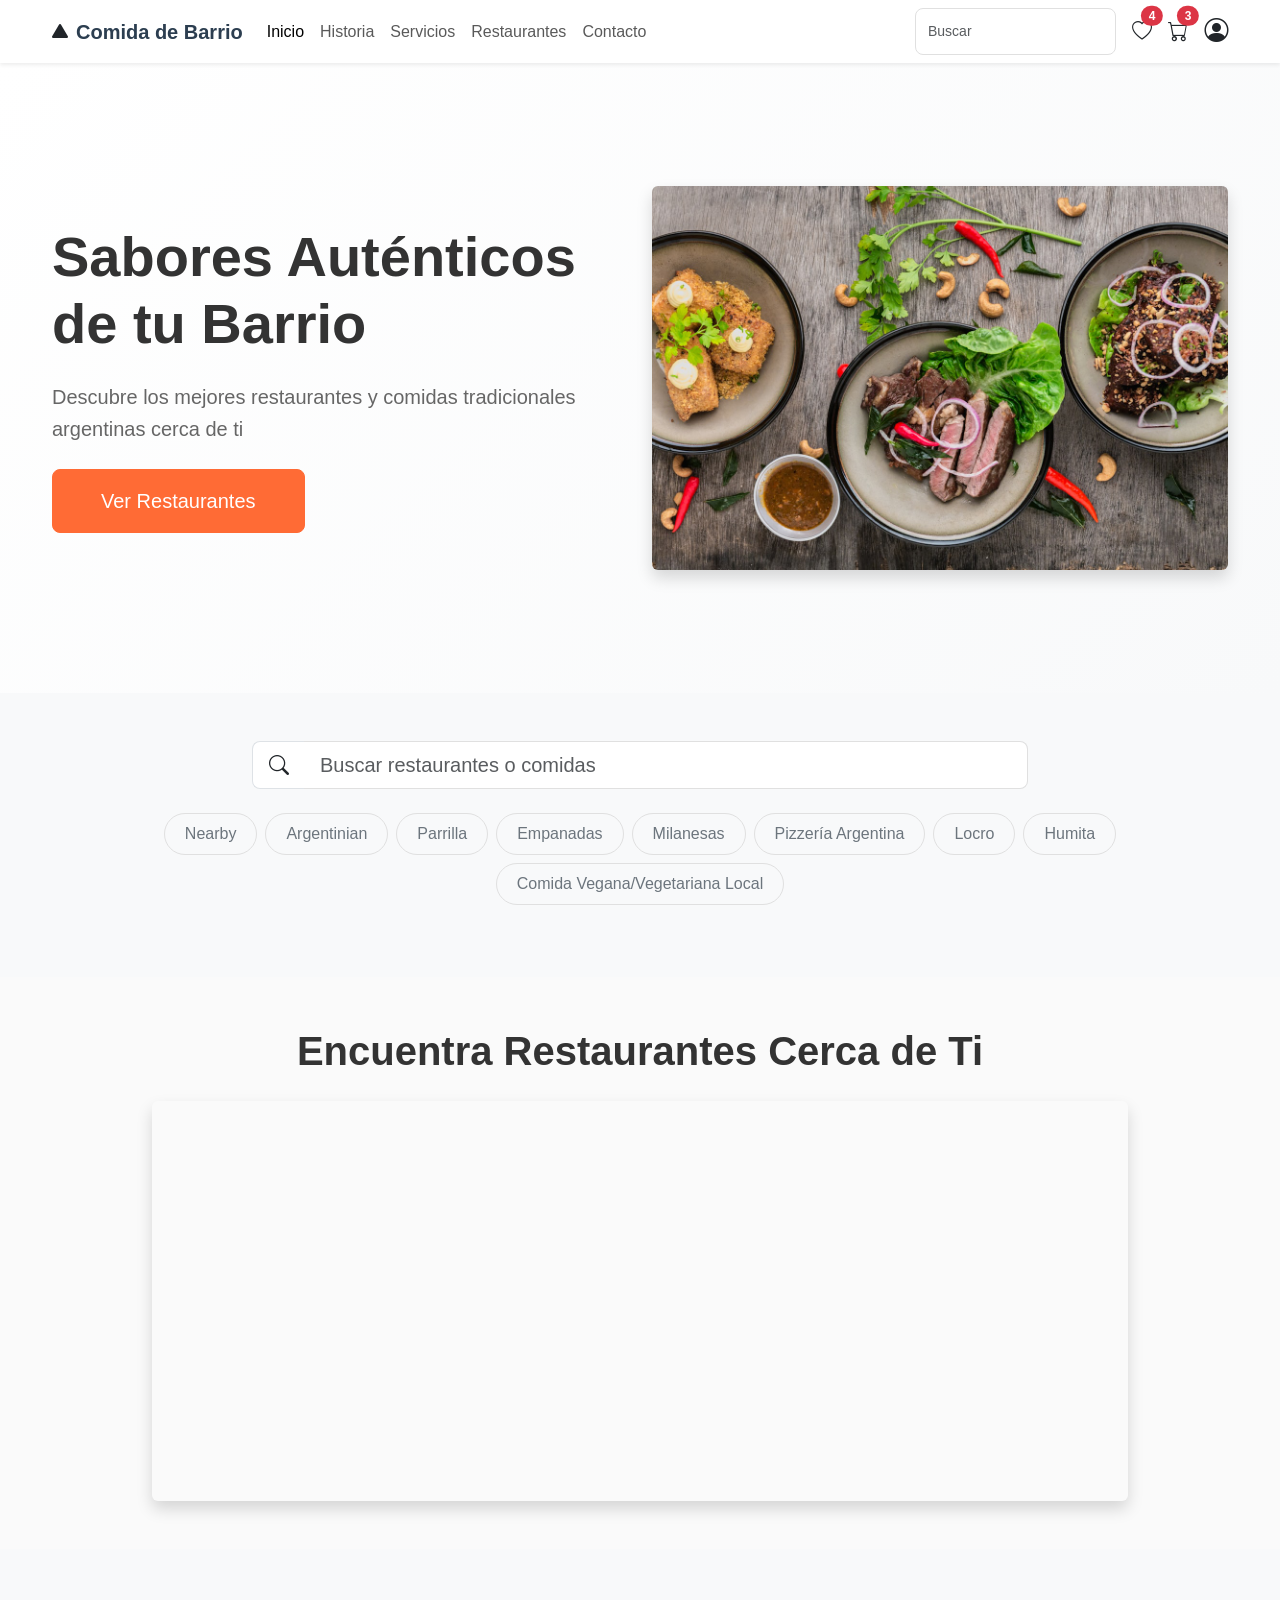
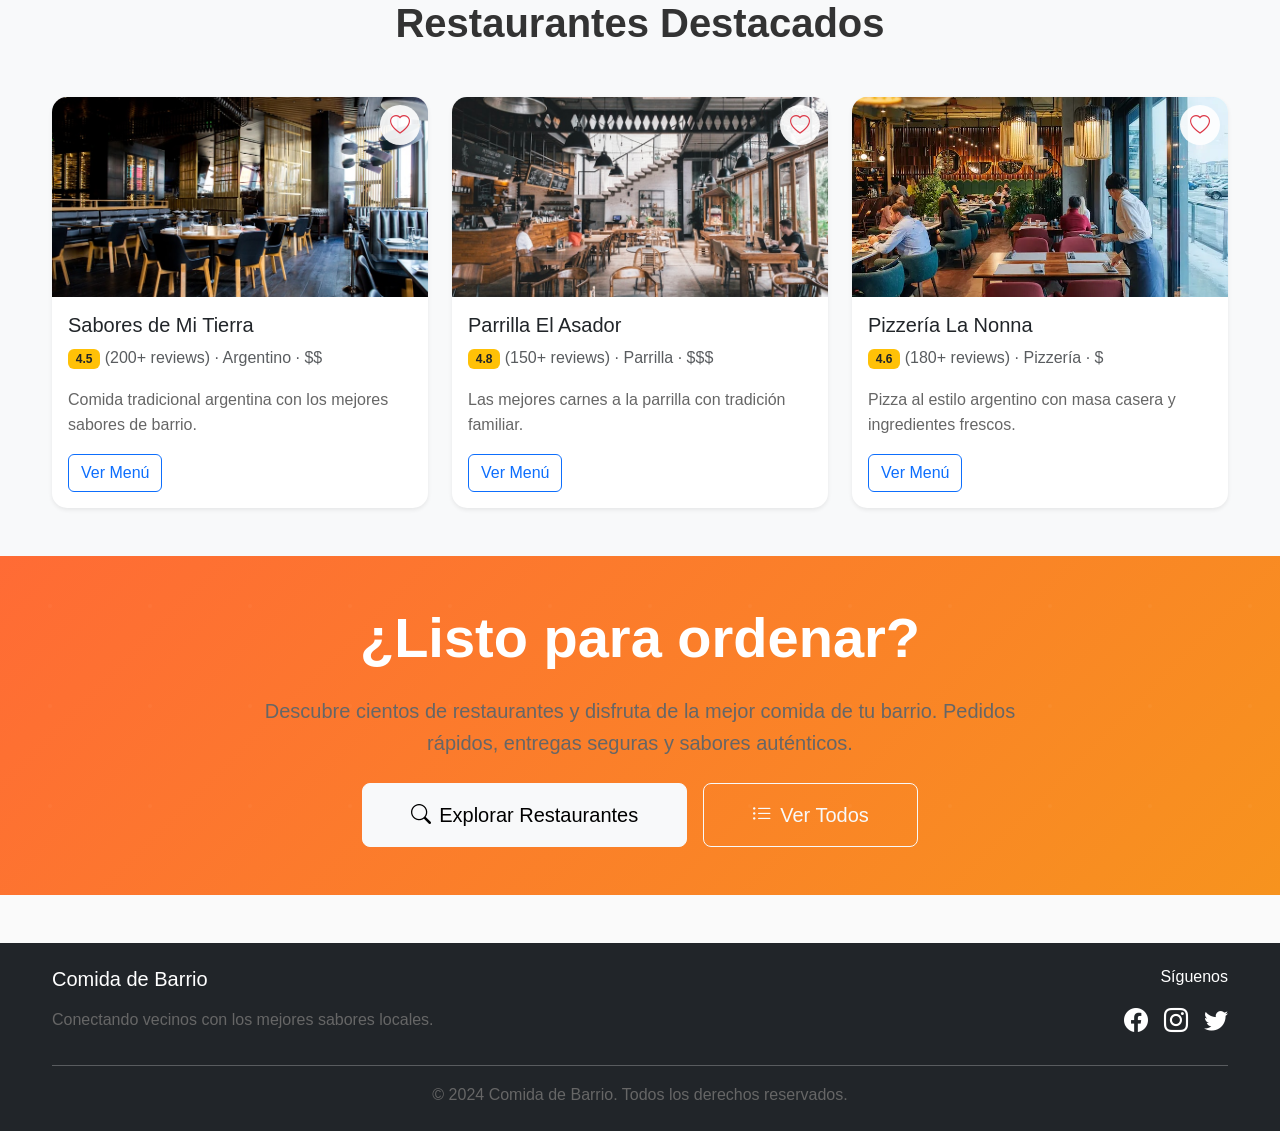
==== index.html @ 9631c230 "Move project files to root for cleaner Vercel deployment" ====
<!DOCTYPE html>
<html lang="es">
<head>
  <meta charset="UTF-8">
  <meta name="viewport" content="width=device-width, initial-scale=1.0">
  <meta name="description" content="Comida de Barrio - Descubre los mejores sabores de tu barrio">
  <title>Comida de Barrio - Home</title>
  
  <!-- Bootstrap 5.x CSS -->
  <link href="https://cdn.jsdelivr.net/npm/bootstrap@5.3.2/dist/css/bootstrap.min.css" rel="stylesheet">
  <!-- Bootstrap Icons -->
  <link rel="stylesheet" href="https://cdn.jsdelivr.net/npm/bootstrap-icons@1.11.1/font/bootstrap-icons.css">
  <!-- Custom CSS -->
  <link rel="stylesheet" href="/assets/css/style.css">
</head>
<body>
  <!-- NAVBAR -->
  <nav class="navbar navbar-expand-lg navbar-light bg-white sticky-top shadow-sm" aria-label="Navegación principal">
    <div class="container">
      <a class="navbar-brand fw-bold d-flex align-items-center" href="/">
        <i class="bi bi-triangle-fill me-2 text-dark"></i>
        <span>Comida de Barrio</span>
      </a>
      
      <button class="navbar-toggler" type="button" data-bs-toggle="collapse" data-bs-target="#navbarNav" aria-controls="navbarNav" aria-expanded="false" aria-label="Toggle navigation">
        <span class="navbar-toggler-icon"></span>
      </button>
      
      <div class="collapse navbar-collapse" id="navbarNav">
        <ul class="navbar-nav me-auto mb-2 mb-lg-0">
          <li class="nav-item">
            <a class="nav-link active" aria-current="page" href="/">Inicio</a>
          </li>
          <li class="nav-item">
            <a class="nav-link" href="/secciones/historia.html">Historia</a>
          </li>
          <li class="nav-item">
            <a class="nav-link" href="/secciones/servicios.html">Servicios</a>
          </li>
          <li class="nav-item">
            <a class="nav-link" href="/secciones/restaurantes.html">Restaurantes</a>
          </li>
          <li class="nav-item">
            <a class="nav-link" href="/secciones/contacto.html">Contacto</a>
          </li>
        </ul>
        
        <div class="d-flex align-items-center gap-3">
          <input class="form-control form-control-sm search-box-nav" type="search" placeholder="Buscar" aria-label="Buscar">
          <a href="/secciones/favoritos.html" class="text-dark position-relative" aria-label="Favoritos">
            <i class="bi bi-heart fs-5"></i>
            <span class="position-absolute top-0 start-100 translate-middle badge rounded-pill bg-danger" id="favorites-badge" style="display: none;">0</span>
          </a>
          <a href="/secciones/carrito.html" class="text-dark position-relative" aria-label="Carrito de compras">
            <i class="bi bi-cart fs-5"></i>
            <span class="position-absolute top-0 start-100 translate-middle badge rounded-pill bg-danger" id="cart-badge">0</span>
          </a>
          <a href="/secciones/perfil.html" class="text-dark" aria-label="Perfil de usuario">
            <i class="bi bi-person-circle fs-4"></i>
          </a>
        </div>
      </div>
    </div>
  </nav>

  <!-- BANNER PRINCIPAL -->
  <section class="banner-hero" aria-labelledby="banner-heading">
    <div class="container">
      <div class="row align-items-center min-vh-50">
        <div class="col-lg-6 text-center text-lg-start">
          <h1 id="banner-heading" class="display-4 fw-bold mb-4">Sabores Auténticos de tu Barrio</h1>
          <p class="lead mb-4">Descubre los mejores restaurantes y comidas tradicionales argentinas cerca de ti</p>
          <a href="#featured-heading" class="btn btn-primary btn-lg px-5 py-3" role="button">Ver Restaurantes</a>
        </div>
        <div class="col-lg-6 mt-4 mt-lg-0">
          <img src="/assets/img/banner-home.jpg" alt="Platos tradicionales argentinos" class="img-fluid rounded shadow">
        </div>
      </div>
    </div>
  </section>

  <!-- SEARCH SECTION -->
  <section class="search-section py-5 bg-light" aria-labelledby="search-heading">
    <div class="container">
      <h2 id="search-heading" class="text-center mb-4 visually-hidden">Búsqueda de restaurantes</h2>
      <div class="row justify-content-center">
        <div class="col-lg-8">
          <div class="input-group input-group-lg mb-4">
            <span class="input-group-text bg-white border-end-0"><i class="bi bi-search"></i></span>
            <input type="search" class="form-control border-start-0" placeholder="Buscar restaurantes o comidas" aria-label="Buscar restaurantes">
          </div>
        </div>
      </div>
      
      <div class="tag-container d-flex flex-wrap justify-content-center gap-2 mb-4">
        <button class="btn btn-outline-secondary rounded-pill tag-btn" type="button">Nearby</button>
        <button class="btn btn-outline-secondary rounded-pill tag-btn" type="button">Argentinian</button>
        <button class="btn btn-outline-secondary rounded-pill tag-btn" type="button">Parrilla</button>
        <button class="btn btn-outline-secondary rounded-pill tag-btn" type="button">Empanadas</button>
        <button class="btn btn-outline-secondary rounded-pill tag-btn" type="button">Milanesas</button>
        <button class="btn btn-outline-secondary rounded-pill tag-btn" type="button">Pizzería Argentina</button>
        <button class="btn btn-outline-secondary rounded-pill tag-btn" type="button">Locro</button>
        <button class="btn btn-outline-secondary rounded-pill tag-btn" type="button">Humita</button>
        <button class="btn btn-outline-secondary rounded-pill tag-btn" type="button">Comida Vegana/Vegetariana Local</button>
      </div>
    </div>
  </section>

  <!-- MAP SECTION -->
  <section class="map-section py-5" aria-labelledby="map-heading">
    <div class="container">
      <h2 id="map-heading" class="text-center mb-4">Encuentra Restaurantes Cerca de Ti</h2>
      <div class="row justify-content-center">
        <div class="col-lg-10">
          <div class="map-box rounded shadow">
            <iframe
              width="100%"
              height="400"
              style="border:0"
              loading="lazy"
              allowfullscreen
              referrerpolicy="no-referrer-when-downgrade"
              src="https://www.openstreetmap.org/export/embed.html?bbox=-58.6%2C-34.8%2C-58.5%2C-34.7&layer=mapnik&marker=-34.748,-58.56"
              title="Mapa de restaurantes">
            </iframe>
          </div>
        </div>
      </div>
    </div>
  </section>

  <!-- SECCIÓN DESTACADOS -->
  <section class="featured-section py-5 bg-light" aria-labelledby="featured-heading">
    <div class="container">
      <h2 id="featured-heading" class="text-center mb-5">Restaurantes Destacados</h2>
      <div class="row g-4">
        <article class="col-md-6 col-lg-4">
          <div class="card h-100 shadow-sm restaurant-card">
            <div class="position-relative">
              <img src="/assets/img/restaurante-sabores-mi-tierra.jpg" class="card-img-top" alt="Restaurante Sabores de Mi Tierra" style="height: 200px; object-fit: cover;">
              <button class="btn btn-sm position-absolute top-0 end-0 m-2 favorite-btn" 
                      data-restaurant="Sabores de Mi Tierra" 
                      data-restaurant-id="sabores-mi-tierra"
                      aria-label="Agregar a favoritos">
                <i class="bi bi-heart"></i>
              </button>
            </div>
            <div class="card-body">
              <h3 class="card-title h5">Sabores de Mi Tierra</h3>
              <p class="card-text">
                <span class="badge bg-warning text-dark">4.5</span>
                <span class="text-muted">(200+ reviews)</span>
                <span class="text-muted">· Argentino · $$</span>
              </p>
              <p class="card-text">Comida tradicional argentina con los mejores sabores de barrio.</p>
              <a href="/secciones/menu.html?restaurant=sabores-mi-tierra" class="btn btn-outline-primary">Ver Menú</a>
            </div>
          </div>
        </article>
        
        <article class="col-md-6 col-lg-4">
          <div class="card h-100 shadow-sm restaurant-card">
            <div class="position-relative">
              <img src="/assets/img/restaurante-parrilla-asador.jpg" class="card-img-top" alt="Parrilla El Asador" style="height: 200px; object-fit: cover;">
              <button class="btn btn-sm position-absolute top-0 end-0 m-2 favorite-btn" 
                      data-restaurant="Parrilla El Asador" 
                      data-restaurant-id="parrilla-asador"
                      aria-label="Agregar a favoritos">
                <i class="bi bi-heart"></i>
              </button>
            </div>
            <div class="card-body">
              <h3 class="card-title h5">Parrilla El Asador</h3>
              <p class="card-text">
                <span class="badge bg-warning text-dark">4.8</span>
                <span class="text-muted">(150+ reviews)</span>
                <span class="text-muted">· Parrilla · $$$</span>
              </p>
              <p class="card-text">Las mejores carnes a la parrilla con tradición familiar.</p>
              <a href="/secciones/menu.html?restaurant=parrilla-asador" class="btn btn-outline-primary">Ver Menú</a>
            </div>
          </div>
        </article>
        
        <article class="col-md-6 col-lg-4">
          <div class="card h-100 shadow-sm restaurant-card">
            <div class="position-relative">
              <img src="/assets/img/restaurante-pizzeria-nonna.jpg" class="card-img-top" alt="Pizzería La Nonna" style="height: 200px; object-fit: cover;">
              <button class="btn btn-sm position-absolute top-0 end-0 m-2 favorite-btn" 
                      data-restaurant="Pizzería La Nonna" 
                      data-restaurant-id="pizzeria-nonna"
                      aria-label="Agregar a favoritos">
                <i class="bi bi-heart"></i>
              </button>
            </div>
            <div class="card-body">
              <h3 class="card-title h5">Pizzería La Nonna</h3>
              <p class="card-text">
                <span class="badge bg-warning text-dark">4.6</span>
                <span class="text-muted">(180+ reviews)</span>
                <span class="text-muted">· Pizzería · $</span>
              </p>
              <p class="card-text">Pizza al estilo argentino con masa casera y ingredientes frescos.</p>
              <a href="/secciones/menu.html?restaurant=pizzeria-nonna" class="btn btn-outline-primary">Ver Menú</a>
            </div>
          </div>
        </article>
      </div>
    </div>
  </section>

  <!-- CALL TO ACTION -->
  <section class="cta-section py-5 text-white" aria-labelledby="cta-heading">
    <div class="container text-center">
      <div class="row justify-content-center">
        <div class="col-lg-8">
          <h2 id="cta-heading" class="display-4 fw-bold mb-4">¿Listo para ordenar?</h2>
          <p class="lead mb-4 fs-5">Descubre cientos de restaurantes y disfruta de la mejor comida de tu barrio. Pedidos rápidos, entregas seguras y sabores auténticos.</p>
          <div class="d-flex flex-column flex-md-row gap-3 justify-content-center">
            <a href="#featured-heading" class="btn btn-light btn-lg px-5 py-3" role="button">
              <i class="bi bi-search me-2"></i>Explorar Restaurantes
            </a>
            <a href="/secciones/restaurantes.html" class="btn btn-outline-light btn-lg px-5 py-3" role="button">
              <i class="bi bi-list-ul me-2"></i>Ver Todos
            </a>
          </div>
        </div>
      </div>
    </div>
  </section>

  <!-- FOOTER -->
  <footer class="bg-dark text-white py-4 mt-5">
    <div class="container">
      <div class="row">
        <div class="col-md-6">
          <h3 class="h5 mb-3">Comida de Barrio</h3>
          <p>Conectando vecinos con los mejores sabores locales.</p>
        </div>
        <div class="col-md-6 text-md-end">
          <h4 class="h6 mb-3">Síguenos</h4>
          <div class="d-flex gap-3 justify-content-md-end">
            <a href="#" class="text-white" aria-label="Facebook"><i class="bi bi-facebook fs-4"></i></a>
            <a href="#" class="text-white" aria-label="Instagram"><i class="bi bi-instagram fs-4"></i></a>
            <a href="#" class="text-white" aria-label="Twitter"><i class="bi bi-twitter fs-4"></i></a>
          </div>
        </div>
      </div>
      <hr class="my-3">
      <div class="text-center">
        <p class="mb-0">&copy; 2024 Comida de Barrio. Todos los derechos reservados.</p>
      </div>
    </div>
  </footer>

  <!-- Bootstrap 5.x JS -->
  <script src="https://cdn.jsdelivr.net/npm/bootstrap@5.3.2/dist/js/bootstrap.bundle.min.js"></script>
  <!-- Custom JS -->
  <script src="/assets/js/main.js"></script>
</body>
</html>
---- assets/css/style.css ----
/* ============================================
   COMIDA DE BARRIO - ESTILOS PERSONALIZADOS
   Mobile First Approach
   ============================================ */

/* Variables CSS */
:root {
  --primary-color: #ff6b35;
  --secondary-color: #f7931e;
  --dark-color: #2c3e50;
  --light-bg: #fafafa;
  --white: #ffffff;
  --text-dark: #333333;
  --text-light: #666666;
  --border-color: #e0e0e0;
  --shadow: 0 2px 8px rgba(0, 0, 0, 0.1);
  --shadow-lg: 0 4px 16px rgba(0, 0, 0, 0.15);
}

/* Base Styles - Mobile First */
* {
  box-sizing: border-box;
}

body {
  font-family: 'Segoe UI', Tahoma, Geneva, Verdana, sans-serif;
  color: var(--text-dark);
  background-color: var(--light-bg);
  line-height: 1.6;
}

/* Typography Hierarchy */
h1, .h1 {
  font-size: 2rem;
  font-weight: 700;
  line-height: 1.2;
  margin-bottom: 1rem;
}

h2, .h2 {
  font-size: 1.75rem;
  font-weight: 600;
  line-height: 1.3;
  margin-bottom: 0.875rem;
}

h3, .h3 {
  font-size: 1.5rem;
  font-weight: 600;
  line-height: 1.4;
  margin-bottom: 0.75rem;
}

h4, .h4 {
  font-size: 1.25rem;
  font-weight: 500;
  margin-bottom: 0.625rem;
}

p {
  margin-bottom: 1rem;
  color: var(--text-light);
}

/* Navbar Customization */
.navbar-brand {
  font-size: 1.25rem;
  color: var(--dark-color) !important;
  text-decoration: none;
}

.navbar-brand:hover {
  color: var(--dark-color) !important;
  text-decoration: none;
}

.navbar-brand i {
  font-size: 1rem;
}

.search-box-nav {
  max-width: 200px;
  font-size: 0.875rem;
}

/* Profile icon - ahora es un icono de Bootstrap */

/* Banner Hero Section */
.banner-hero {
  background: linear-gradient(135deg, #fff 0%, #f8f9fa 100%);
  padding: 3rem 0;
  min-height: 60vh;
  display: flex;
  align-items: center;
}

.min-vh-50 {
  min-height: 50vh;
}

/* Search Section */
.search-section {
  padding: 2rem 0;
}

.input-group-text {
  border-right: none;
}

.form-control:focus {
  border-color: var(--primary-color);
  box-shadow: 0 0 0 0.2rem rgba(255, 107, 53, 0.25);
}

.tag-btn {
  transition: all 0.3s ease;
  border: 1px solid var(--border-color);
  padding: 0.5rem 1.25rem;
}

.tag-btn:hover,
.tag-btn.active {
  background-color: var(--primary-color);
  border-color: var(--primary-color);
  color: var(--white);
  transform: translateY(-2px);
}

/* Map Section */
.map-box {
  width: 100%;
  height: 400px;
  border-radius: 20px;
  overflow: hidden;
  box-shadow: var(--shadow-lg);
}

.map-box iframe {
  width: 100%;
  height: 100%;
  border: none;
}

/* Featured Section */
.featured-section {
  padding: 3rem 0;
}

.restaurant-card {
  transition: transform 0.3s ease, box-shadow 0.3s ease;
  border: none;
  border-radius: 15px;
  overflow: hidden;
}

.restaurant-card:hover {
  transform: translateY(-5px);
  box-shadow: var(--shadow-lg);
}

.restaurant-card .card-img-top {
  transition: transform 0.3s ease;
}

.restaurant-card:hover .card-img-top {
  transform: scale(1.05);
}

/* CTA Section */
.cta-section {
  padding: 5rem 0;
  background: linear-gradient(135deg, var(--primary-color) 0%, var(--secondary-color) 100%);
  position: relative;
  overflow: hidden;
}

.cta-section::before {
  content: '';
  position: absolute;
  top: 0;
  left: 0;
  right: 0;
  bottom: 0;
  background: url('data:image/svg+xml,<svg width="100" height="100" xmlns="http://www.w3.org/2000/svg"><circle cx="50" cy="50" r="2" fill="rgba(255,255,255,0.1)"/></svg>') repeat;
  opacity: 0.3;
  pointer-events: none;
}

.cta-section .container {
  position: relative;
  z-index: 1;
}

.cta-section .btn-outline-light:hover {
  background-color: rgba(255, 255, 255, 0.2);
  border-color: rgba(255, 255, 255, 0.5);
}

/* Menu Page Styles */
.menu-header {
  background: linear-gradient(135deg, #fff 0%, #f8f9fa 100%);
  padding: 2rem 0;
  border-bottom: 1px solid var(--border-color);
}

.restaurant-info h1 {
  color: var(--dark-color);
  margin-bottom: 0.5rem;
}

.restaurant-meta {
  color: var(--text-light);
  font-size: 1rem;
}

.menu-tabs {
  border-bottom: 2px solid var(--border-color);
}

.menu-tabs .nav-link {
  color: var(--text-light);
  border: none;
  border-bottom: 3px solid transparent;
  padding: 1rem 1.5rem;
  transition: all 0.3s ease;
}

.menu-tabs .nav-link:hover {
  color: var(--primary-color);
  border-bottom-color: var(--primary-color);
}

.menu-tabs .nav-link.active {
  color: var(--primary-color);
  border-bottom-color: var(--primary-color);
  background: none;
}

.menu-item {
  padding: 2rem 0;
  border-bottom: 1px solid var(--border-color);
}

.menu-item:last-child {
  border-bottom: none;
}

.menu-item-content {
  display: flex;
  flex-direction: column;
  gap: 1rem;
}

.menu-item-image {
  width: 100%;
  height: 200px;
  object-fit: cover;
  border-radius: 15px;
  box-shadow: var(--shadow);
}

.menu-item-info h3 {
  color: var(--dark-color);
  margin-bottom: 0.5rem;
}

.menu-item-description {
  color: var(--text-light);
  margin-bottom: 1rem;
}

.price-btn {
  background-color: #f0f0f0;
  border: none;
  padding: 0.5rem 1.5rem;
  border-radius: 25px;
  font-weight: 600;
  color: var(--text-dark);
  transition: all 0.3s ease;
}

.price-btn:hover {
  background-color: var(--primary-color);
  color: var(--white);
  transform: scale(1.05);
}

/* Cart Page Styles */
.cart-section {
  padding: 2rem 0;
}

.order-item {
  display: flex;
  align-items: center;
  gap: 1rem;
  padding: 1.5rem 0;
  border-bottom: 1px solid var(--border-color);
}

.order-item-image {
  width: 60px;
  height: 60px;
  border-radius: 50%;
  object-fit: cover;
  box-shadow: var(--shadow);
}

.order-item-info {
  flex: 1;
}

.order-item-name {
  font-weight: 600;
  color: var(--text-dark);
  margin-bottom: 0.25rem;
}

.order-item-quantity {
  color: var(--text-light);
  font-size: 0.875rem;
}

.order-item-restaurant {
  font-size: 0.75rem;
  margin-top: 0.25rem;
  margin-bottom: 0.25rem;
}

.order-item-price {
  font-weight: 600;
  color: var(--dark-color);
  font-size: 1.125rem;
}

.payment-summary {
  background-color: var(--white);
  padding: 2rem;
  border-radius: 15px;
  box-shadow: var(--shadow);
  margin-top: 2rem;
}

.payment-line {
  display: flex;
  justify-content: space-between;
  padding: 0.75rem 0;
  border-bottom: 1px solid var(--border-color);
}

.payment-line:last-child {
  border-bottom: none;
  font-weight: 700;
  font-size: 1.25rem;
  padding-top: 1rem;
}

.checkout-btn {
  width: 100%;
  padding: 1rem;
  font-size: 1.125rem;
  font-weight: 600;
  border-radius: 10px;
  background-color: var(--primary-color);
  border: none;
  color: var(--white);
  transition: all 0.3s ease;
  margin-top: 1.5rem;
}

.checkout-btn:hover {
  background-color: var(--secondary-color);
  transform: translateY(-2px);
  box-shadow: var(--shadow-lg);
}

/* Contact Form Styles */
.contact-section {
  padding: 3rem 0;
}

.contact-form {
  background-color: var(--white);
  padding: 2rem;
  border-radius: 15px;
  box-shadow: var(--shadow);
}

.form-label {
  font-weight: 600;
  color: var(--text-dark);
  margin-bottom: 0.5rem;
}

.form-control,
.form-select {
  border: 1px solid var(--border-color);
  border-radius: 8px;
  padding: 0.75rem;
  transition: all 0.3s ease;
}

.form-control:focus,
.form-select:focus {
  border-color: var(--primary-color);
  box-shadow: 0 0 0 0.2rem rgba(255, 107, 53, 0.25);
}

.form-control.is-invalid {
  border-color: #dc3545;
}

.invalid-feedback {
  display: block;
  color: #dc3545;
  font-size: 0.875rem;
  margin-top: 0.25rem;
}

/* History & Services Pages */
.content-section {
  padding: 3rem 0;
}

.content-section h2 {
  color: var(--dark-color);
  margin-bottom: 2rem;
}

.content-section p {
  text-align: justify;
  margin-bottom: 1.5rem;
}

.content-image {
  width: 100%;
  border-radius: 15px;
  box-shadow: var(--shadow);
  margin: 2rem 0;
}

/* Accessibility - Contrast Ratio 4.5:1 minimum */
a {
  color: var(--primary-color);
  text-decoration: none;
}

a:hover {
  color: var(--secondary-color);
  text-decoration: underline;
}

.btn-primary {
  background-color: var(--primary-color);
  border-color: var(--primary-color);
}

.btn-primary:hover {
  background-color: var(--secondary-color);
  border-color: var(--secondary-color);
}

/* Responsive Design - Tablet */
@media (min-width: 768px) {
  h1, .h1 {
    font-size: 2.5rem;
  }

  h2, .h2 {
    font-size: 2rem;
  }

  .banner-hero {
    padding: 4rem 0;
  }

  .menu-item-content {
    flex-direction: row;
    align-items: center;
  }

  .menu-item-image {
    width: 300px;
    height: 200px;
    flex-shrink: 0;
  }

  .search-box-nav {
    max-width: 250px;
  }
}

/* Responsive Design - Desktop */
@media (min-width: 992px) {
  h1, .h1 {
    font-size: 3rem;
  }

  h2, .h2 {
    font-size: 2.5rem;
  }

  .banner-hero {
    padding: 5rem 0;
    min-height: 70vh;
  }

  .menu-item-content {
    gap: 2rem;
  }

  .menu-item-image {
    width: 400px;
    height: 250px;
  }

  .search-box-nav {
    max-width: 300px;
  }

  .container {
    max-width: 1200px;
  }
}

/* Favoritos Styles */
.favorite-btn,
.favorite-item-btn {
  background-color: rgba(255, 255, 255, 0.9);
  border: none;
  border-radius: 50%;
  width: 40px;
  height: 40px;
  display: flex;
  align-items: center;
  justify-content: center;
  transition: all 0.3s ease;
  z-index: 10;
}

.favorite-btn:hover,
.favorite-item-btn:hover {
  background-color: rgba(255, 255, 255, 1);
  transform: scale(1.1);
}

.favorite-btn i,
.favorite-item-btn i {
  font-size: 1.25rem;
  color: #dc3545;
  transition: all 0.3s ease;
}

.favorite-btn.active i,
.favorite-item-btn.active i {
  color: #dc3545;
  animation: heartBeat 0.5s ease;
}

@keyframes heartBeat {
  0%, 100% { transform: scale(1); }
  25% { transform: scale(1.2); }
  50% { transform: scale(1); }
  75% { transform: scale(1.1); }
}

.cursor-pointer {
  cursor: pointer;
  transition: transform 0.3s ease;
}

.cursor-pointer:hover {
  transform: scale(1.05);
}

/* Modal Styles */
.modal-content {
  border-radius: 15px;
  overflow: hidden;
}

.modal-header {
  border-bottom: 1px solid var(--border-color);
}

.modal-body img {
  width: 100%;
  height: 300px;
  object-fit: cover;
}

/* Print Styles */
@media print {
  .navbar,
  .cta-section,
  footer {
    display: none;
  }
}
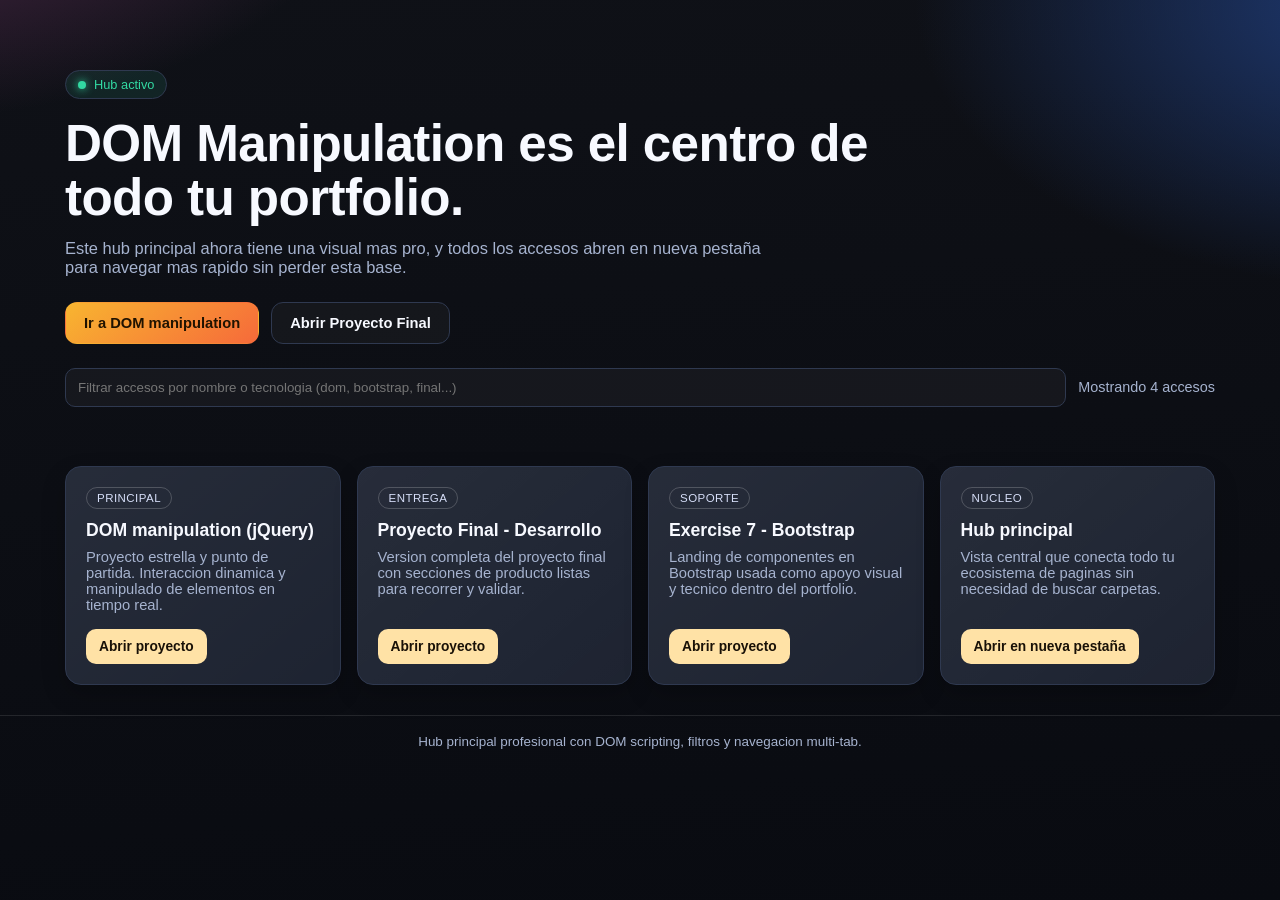
==== commit 4e8b736e: "Move Hub to root, add redirects to Comida de Barrio" ====
--- a/index.html
+++ b/index.html
@@ -1,262 +1,371 @@
-<!DOCTYPE html>
-<html lang="es">
-<head>
-  <meta charset="UTF-8">
-  <meta name="viewport" content="width=device-width, initial-scale=1.0">
-  <meta name="description" content="Comida de Barrio - Descubre los mejores sabores de tu barrio">
-  <title>Comida de Barrio - Home</title>
-  
-  <!-- Bootstrap 5.x CSS -->
-  <link href="https://cdn.jsdelivr.net/npm/bootstrap@5.3.2/dist/css/bootstrap.min.css" rel="stylesheet">
-  <!-- Bootstrap Icons -->
-  <link rel="stylesheet" href="https://cdn.jsdelivr.net/npm/bootstrap-icons@1.11.1/font/bootstrap-icons.css">
-  <!-- Custom CSS -->
-  <link rel="stylesheet" href="/assets/css/style.css">
-</head>
-<body>
-  <!-- NAVBAR -->
-  <nav class="navbar navbar-expand-lg navbar-light bg-white sticky-top shadow-sm" aria-label="Navegación principal">
-    <div class="container">
-      <a class="navbar-brand fw-bold d-flex align-items-center" href="/">
-        <i class="bi bi-triangle-fill me-2 text-dark"></i>
-        <span>Comida de Barrio</span>
-      </a>
-      
-      <button class="navbar-toggler" type="button" data-bs-toggle="collapse" data-bs-target="#navbarNav" aria-controls="navbarNav" aria-expanded="false" aria-label="Toggle navigation">
-        <span class="navbar-toggler-icon"></span>
-      </button>
-      
-      <div class="collapse navbar-collapse" id="navbarNav">
-        <ul class="navbar-nav me-auto mb-2 mb-lg-0">
-          <li class="nav-item">
-            <a class="nav-link active" aria-current="page" href="/">Inicio</a>
-          </li>
-          <li class="nav-item">
-            <a class="nav-link" href="/secciones/historia.html">Historia</a>
-          </li>
-          <li class="nav-item">
-            <a class="nav-link" href="/secciones/servicios.html">Servicios</a>
-          </li>
-          <li class="nav-item">
-            <a class="nav-link" href="/secciones/restaurantes.html">Restaurantes</a>
-          </li>
-          <li class="nav-item">
-            <a class="nav-link" href="/secciones/contacto.html">Contacto</a>
-          </li>
-        </ul>
-        
-        <div class="d-flex align-items-center gap-3">
-          <input class="form-control form-control-sm search-box-nav" type="search" placeholder="Buscar" aria-label="Buscar">
-          <a href="/secciones/favoritos.html" class="text-dark position-relative" aria-label="Favoritos">
-            <i class="bi bi-heart fs-5"></i>
-            <span class="position-absolute top-0 start-100 translate-middle badge rounded-pill bg-danger" id="favorites-badge" style="display: none;">0</span>
-          </a>
-          <a href="/secciones/carrito.html" class="text-dark position-relative" aria-label="Carrito de compras">
-            <i class="bi bi-cart fs-5"></i>
-            <span class="position-absolute top-0 start-100 translate-middle badge rounded-pill bg-danger" id="cart-badge">0</span>
-          </a>
-          <a href="/secciones/perfil.html" class="text-dark" aria-label="Perfil de usuario">
-            <i class="bi bi-person-circle fs-4"></i>
-          </a>
-        </div>
+<!DOCTYPE html>
+<html lang="es">
+<head>
+  <meta charset="UTF-8">
+  <meta name="viewport" content="width=device-width, initial-scale=1.0">
+  <title>Hub Principal | Ignacio Palmeri</title>
+  <link rel="preconnect" href="https://fonts.googleapis.com">
+  <link rel="preconnect" href="https://fonts.gstatic.com" crossorigin>
+  <link href="https://fonts.googleapis.com/css2?family=Space+Grotesk:wght@400;500;700&family=Syne:wght@600;700;800&display=swap" rel="stylesheet">
+  <style>
+    :root {
+      --bg: #0f1117;
+      --bg-soft: #151922;
+      --surface: #1b212f;
+      --line: #2f3950;
+      --text: #f7f9ff;
+      --muted: #a6b3cf;
+      --accent: #f8b530;
+      --accent-2: #f66a3a;
+      --good: #32d9a2;
+      --shadow: 0 20px 45px rgba(0, 0, 0, 0.35);
+    }
+
+    * {
+      margin: 0;
+      padding: 0;
+      box-sizing: border-box;
+    }
+
+    body {
+      min-height: 100vh;
+      color: var(--text);
+      font-family: "Space Grotesk", sans-serif;
+      background:
+        radial-gradient(950px 550px at -10% -20%, #5d2e55 0%, transparent 55%),
+        radial-gradient(850px 500px at 110% 0%, #1f3b76 0%, transparent 58%),
+        linear-gradient(175deg, #0f1117 0%, #090b11 100%);
+    }
+
+    .container {
+      width: min(1150px, 92vw);
+      margin: 0 auto;
+    }
+
+    .hero {
+      padding: 70px 0 35px;
+      position: relative;
+    }
+
+    .status {
+      display: inline-flex;
+      align-items: center;
+      gap: 8px;
+      border: 1px solid var(--line);
+      background: rgba(50, 217, 162, 0.1);
+      color: var(--good);
+      border-radius: 999px;
+      padding: 6px 12px;
+      font-size: 0.8rem;
+      margin-bottom: 18px;
+    }
+
+    .status-dot {
+      width: 8px;
+      height: 8px;
+      border-radius: 50%;
+      background: var(--good);
+      box-shadow: 0 0 8px var(--good);
+    }
+
+    h1 {
+      font-family: "Syne", sans-serif;
+      font-size: clamp(2.1rem, 4vw, 4rem);
+      line-height: 1.05;
+      letter-spacing: -0.6px;
+      max-width: 830px;
+      margin-bottom: 14px;
+    }
+
+    .lead {
+      color: var(--muted);
+      max-width: 700px;
+      font-size: 1.03rem;
+      margin-bottom: 25px;
+    }
+
+    .hero-cta {
+      display: flex;
+      flex-wrap: wrap;
+      gap: 12px;
+    }
+
+    .btn {
+      text-decoration: none;
+      border-radius: 12px;
+      padding: 12px 18px;
+      font-weight: 700;
+      font-size: 0.92rem;
+      transition: transform 0.16s ease, box-shadow 0.2s ease;
+      border: 1px solid transparent;
+    }
+
+    .btn:hover {
+      transform: translateY(-2px);
+      box-shadow: var(--shadow);
+    }
+
+    .btn-primary {
+      background: linear-gradient(140deg, var(--accent) 0%, var(--accent-2) 100%);
+      color: #201300;
+    }
+
+    .btn-secondary {
+      border-color: var(--line);
+      color: var(--text);
+      background: rgba(255, 255, 255, 0.03);
+    }
+
+    .topbar {
+      margin-top: 24px;
+      display: grid;
+      grid-template-columns: 1fr auto;
+      gap: 12px;
+      align-items: center;
+    }
+
+    .search {
+      width: 100%;
+      border: 1px solid var(--line);
+      background: rgba(255, 255, 255, 0.04);
+      color: var(--text);
+      border-radius: 10px;
+      padding: 11px 12px;
+      outline: none;
+    }
+
+    .search:focus {
+      border-color: #f8b530;
+      box-shadow: 0 0 0 3px rgba(248, 181, 48, 0.2);
+    }
+
+    .counter {
+      color: var(--muted);
+      font-size: 0.9rem;
+      white-space: nowrap;
+    }
+
+    .cards {
+      padding: 24px 0 30px;
+    }
+
+    .cards-grid {
+      display: grid;
+      grid-template-columns: repeat(auto-fit, minmax(260px, 1fr));
+      gap: 16px;
+    }
+
+    .card {
+      position: relative;
+      border: 1px solid var(--line);
+      background:
+        linear-gradient(140deg, rgba(255, 255, 255, 0.05), rgba(255, 255, 255, 0.01)),
+        var(--surface);
+      border-radius: 16px;
+      padding: 20px;
+      box-shadow: 0 10px 25px rgba(0, 0, 0, 0.2);
+      transition: transform 0.2s ease, border-color 0.2s ease;
+      transform-style: preserve-3d;
+    }
+
+    .card:hover {
+      border-color: #f8b530;
+      transform: translateY(-5px);
+    }
+
+    .card::before {
+      content: "";
+      position: absolute;
+      inset: 0;
+      border-radius: 16px;
+      pointer-events: none;
+      background: radial-gradient(circle at var(--mx, 50%) var(--my, 50%), rgba(248, 181, 48, 0.16), transparent 35%);
+      opacity: 0;
+      transition: opacity 0.25s ease;
+    }
+
+    .card:hover::before {
+      opacity: 1;
+    }
+
+    .tag {
+      display: inline-flex;
+      align-items: center;
+      width: fit-content;
+      border-radius: 999px;
+      border: 1px solid rgba(255, 255, 255, 0.2);
+      padding: 4px 10px;
+      font-size: 0.72rem;
+      color: #d6def8;
+      text-transform: uppercase;
+      letter-spacing: 0.45px;
+      margin-bottom: 11px;
+    }
+
+    .card h3 {
+      font-family: "Syne", sans-serif;
+      font-size: 1.1rem;
+      margin-bottom: 8px;
+    }
+
+    .card p {
+      color: var(--muted);
+      margin-bottom: 16px;
+      min-height: 64px;
+      font-size: 0.92rem;
+    }
+
+    .card a {
+      text-decoration: none;
+      display: inline-block;
+      border-radius: 10px;
+      padding: 10px 13px;
+      font-size: 0.86rem;
+      font-weight: 700;
+      color: #191107;
+      background: #ffe2a6;
+    }
+
+    .reveal {
+      opacity: 0;
+      transform: translateY(16px);
+      transition: opacity 0.45s ease, transform 0.45s ease;
+    }
+
+    .reveal.visible {
+      opacity: 1;
+      transform: translateY(0);
+    }
+
+    .hidden {
+      display: none;
+    }
+
+    footer {
+      border-top: 1px solid rgba(255, 255, 255, 0.1);
+      color: var(--muted);
+      text-align: center;
+      padding: 18px 0 34px;
+      font-size: 0.84rem;
+    }
+
+    @media (max-width: 760px) {
+      .topbar {
+        grid-template-columns: 1fr;
+      }
+
+      .counter {
+        justify-self: start;
+      }
+    }
+  </style>
+</head>
+<body>
+  <main class="container">
+    <section class="hero">
+      <span class="status"><span class="status-dot"></span>Hub activo</span>
+      <h1>DOM Manipulation es el centro de todo tu portfolio.</h1>
+      <p class="lead">Este hub principal ahora tiene una visual mas pro, y todos los accesos abren en nueva pestaña para navegar mas rapido sin perder esta base.</p>
+      <div class="hero-cta">
+        <a class="btn btn-primary external-link" href="Ejercicios/ejercicio-jQuery/ejercicio-jQuery/index.html" target="_blank" rel="noopener noreferrer">Ir a DOM manipulation</a>
+        <a class="btn btn-secondary external-link" href="../proyecto_final/Desarollo/index.html" target="_blank" rel="noopener noreferrer">Abrir Proyecto Final</a>
       </div>
-    </div>
-  </nav>
-
-  <!-- BANNER PRINCIPAL -->
-  <section class="banner-hero" aria-labelledby="banner-heading">
-    <div class="container">
-      <div class="row align-items-center min-vh-50">
-        <div class="col-lg-6 text-center text-lg-start">
-          <h1 id="banner-heading" class="display-4 fw-bold mb-4">Sabores Auténticos de tu Barrio</h1>
-          <p class="lead mb-4">Descubre los mejores restaurantes y comidas tradicionales argentinas cerca de ti</p>
-          <a href="#featured-heading" class="btn btn-primary btn-lg px-5 py-3" role="button">Ver Restaurantes</a>
-        </div>
-        <div class="col-lg-6 mt-4 mt-lg-0">
-          <img src="/assets/img/banner-home.jpg" alt="Platos tradicionales argentinos" class="img-fluid rounded shadow">
-        </div>
-      </div>
-    </div>
-  </section>
-
-  <!-- SEARCH SECTION -->
-  <section class="search-section py-5 bg-light" aria-labelledby="search-heading">
-    <div class="container">
-      <h2 id="search-heading" class="text-center mb-4 visually-hidden">Búsqueda de restaurantes</h2>
-      <div class="row justify-content-center">
-        <div class="col-lg-8">
-          <div class="input-group input-group-lg mb-4">
-            <span class="input-group-text bg-white border-end-0"><i class="bi bi-search"></i></span>
-            <input type="search" class="form-control border-start-0" placeholder="Buscar restaurantes o comidas" aria-label="Buscar restaurantes">
-          </div>
-        </div>
-      </div>
-      
-      <div class="tag-container d-flex flex-wrap justify-content-center gap-2 mb-4">
-        <button class="btn btn-outline-secondary rounded-pill tag-btn" type="button">Nearby</button>
-        <button class="btn btn-outline-secondary rounded-pill tag-btn" type="button">Argentinian</button>
-        <button class="btn btn-outline-secondary rounded-pill tag-btn" type="button">Parrilla</button>
-        <button class="btn btn-outline-secondary rounded-pill tag-btn" type="button">Empanadas</button>
-        <button class="btn btn-outline-secondary rounded-pill tag-btn" type="button">Milanesas</button>
-        <button class="btn btn-outline-secondary rounded-pill tag-btn" type="button">Pizzería Argentina</button>
-        <button class="btn btn-outline-secondary rounded-pill tag-btn" type="button">Locro</button>
-        <button class="btn btn-outline-secondary rounded-pill tag-btn" type="button">Humita</button>
-        <button class="btn btn-outline-secondary rounded-pill tag-btn" type="button">Comida Vegana/Vegetariana Local</button>
-      </div>
-    </div>
-  </section>
-
-  <!-- MAP SECTION -->
-  <section class="map-section py-5" aria-labelledby="map-heading">
-    <div class="container">
-      <h2 id="map-heading" class="text-center mb-4">Encuentra Restaurantes Cerca de Ti</h2>
-      <div class="row justify-content-center">
-        <div class="col-lg-10">
-          <div class="map-box rounded shadow">
-            <iframe
-              width="100%"
-              height="400"
-              style="border:0"
-              loading="lazy"
-              allowfullscreen
-              referrerpolicy="no-referrer-when-downgrade"
-              src="https://www.openstreetmap.org/export/embed.html?bbox=-58.6%2C-34.8%2C-58.5%2C-34.7&layer=mapnik&marker=-34.748,-58.56"
-              title="Mapa de restaurantes">
-            </iframe>
-          </div>
-        </div>
-      </div>
-    </div>
-  </section>
-
-  <!-- SECCIÓN DESTACADOS -->
-  <section class="featured-section py-5 bg-light" aria-labelledby="featured-heading">
-    <div class="container">
-      <h2 id="featured-heading" class="text-center mb-5">Restaurantes Destacados</h2>
-      <div class="row g-4">
-        <article class="col-md-6 col-lg-4">
-          <div class="card h-100 shadow-sm restaurant-card">
-            <div class="position-relative">
-              <img src="/assets/img/restaurante-sabores-mi-tierra.jpg" class="card-img-top" alt="Restaurante Sabores de Mi Tierra" style="height: 200px; object-fit: cover;">
-              <button class="btn btn-sm position-absolute top-0 end-0 m-2 favorite-btn" 
-                      data-restaurant="Sabores de Mi Tierra" 
-                      data-restaurant-id="sabores-mi-tierra"
-                      aria-label="Agregar a favoritos">
-                <i class="bi bi-heart"></i>
-              </button>
-            </div>
-            <div class="card-body">
-              <h3 class="card-title h5">Sabores de Mi Tierra</h3>
-              <p class="card-text">
-                <span class="badge bg-warning text-dark">4.5</span>
-                <span class="text-muted">(200+ reviews)</span>
-                <span class="text-muted">· Argentino · $$</span>
-              </p>
-              <p class="card-text">Comida tradicional argentina con los mejores sabores de barrio.</p>
-              <a href="/secciones/menu.html?restaurant=sabores-mi-tierra" class="btn btn-outline-primary">Ver Menú</a>
-            </div>
-          </div>
-        </article>
-        
-        <article class="col-md-6 col-lg-4">
-          <div class="card h-100 shadow-sm restaurant-card">
-            <div class="position-relative">
-              <img src="/assets/img/restaurante-parrilla-asador.jpg" class="card-img-top" alt="Parrilla El Asador" style="height: 200px; object-fit: cover;">
-              <button class="btn btn-sm position-absolute top-0 end-0 m-2 favorite-btn" 
-                      data-restaurant="Parrilla El Asador" 
-                      data-restaurant-id="parrilla-asador"
-                      aria-label="Agregar a favoritos">
-                <i class="bi bi-heart"></i>
-              </button>
-            </div>
-            <div class="card-body">
-              <h3 class="card-title h5">Parrilla El Asador</h3>
-              <p class="card-text">
-                <span class="badge bg-warning text-dark">4.8</span>
-                <span class="text-muted">(150+ reviews)</span>
-                <span class="text-muted">· Parrilla · $$$</span>
-              </p>
-              <p class="card-text">Las mejores carnes a la parrilla con tradición familiar.</p>
-              <a href="/secciones/menu.html?restaurant=parrilla-asador" class="btn btn-outline-primary">Ver Menú</a>
-            </div>
-          </div>
-        </article>
-        
-        <article class="col-md-6 col-lg-4">
-          <div class="card h-100 shadow-sm restaurant-card">
-            <div class="position-relative">
-              <img src="/assets/img/restaurante-pizzeria-nonna.jpg" class="card-img-top" alt="Pizzería La Nonna" style="height: 200px; object-fit: cover;">
-              <button class="btn btn-sm position-absolute top-0 end-0 m-2 favorite-btn" 
-                      data-restaurant="Pizzería La Nonna" 
-                      data-restaurant-id="pizzeria-nonna"
-                      aria-label="Agregar a favoritos">
-                <i class="bi bi-heart"></i>
-              </button>
-            </div>
-            <div class="card-body">
-              <h3 class="card-title h5">Pizzería La Nonna</h3>
-              <p class="card-text">
-                <span class="badge bg-warning text-dark">4.6</span>
-                <span class="text-muted">(180+ reviews)</span>
-                <span class="text-muted">· Pizzería · $</span>
-              </p>
-              <p class="card-text">Pizza al estilo argentino con masa casera y ingredientes frescos.</p>
-              <a href="/secciones/menu.html?restaurant=pizzeria-nonna" class="btn btn-outline-primary">Ver Menú</a>
-            </div>
-          </div>
-        </article>
-      </div>
-    </div>
-  </section>
-
-  <!-- CALL TO ACTION -->
-  <section class="cta-section py-5 text-white" aria-labelledby="cta-heading">
-    <div class="container text-center">
-      <div class="row justify-content-center">
-        <div class="col-lg-8">
-          <h2 id="cta-heading" class="display-4 fw-bold mb-4">¿Listo para ordenar?</h2>
-          <p class="lead mb-4 fs-5">Descubre cientos de restaurantes y disfruta de la mejor comida de tu barrio. Pedidos rápidos, entregas seguras y sabores auténticos.</p>
-          <div class="d-flex flex-column flex-md-row gap-3 justify-content-center">
-            <a href="#featured-heading" class="btn btn-light btn-lg px-5 py-3" role="button">
-              <i class="bi bi-search me-2"></i>Explorar Restaurantes
-            </a>
-            <a href="/secciones/restaurantes.html" class="btn btn-outline-light btn-lg px-5 py-3" role="button">
-              <i class="bi bi-list-ul me-2"></i>Ver Todos
-            </a>
-          </div>
-        </div>
-      </div>
-    </div>
-  </section>
-
-  <!-- FOOTER -->
-  <footer class="bg-dark text-white py-4 mt-5">
-    <div class="container">
-      <div class="row">
-        <div class="col-md-6">
-          <h3 class="h5 mb-3">Comida de Barrio</h3>
-          <p>Conectando vecinos con los mejores sabores locales.</p>
-        </div>
-        <div class="col-md-6 text-md-end">
-          <h4 class="h6 mb-3">Síguenos</h4>
-          <div class="d-flex gap-3 justify-content-md-end">
-            <a href="#" class="text-white" aria-label="Facebook"><i class="bi bi-facebook fs-4"></i></a>
-            <a href="#" class="text-white" aria-label="Instagram"><i class="bi bi-instagram fs-4"></i></a>
-            <a href="#" class="text-white" aria-label="Twitter"><i class="bi bi-twitter fs-4"></i></a>
-          </div>
-        </div>
-      </div>
-      <hr class="my-3">
-      <div class="text-center">
-        <p class="mb-0">&copy; 2024 Comida de Barrio. Todos los derechos reservados.</p>
-      </div>
-    </div>
-  </footer>
-
-  <!-- Bootstrap 5.x JS -->
-  <script src="https://cdn.jsdelivr.net/npm/bootstrap@5.3.2/dist/js/bootstrap.bundle.min.js"></script>
-  <!-- Custom JS -->
-  <script src="/assets/js/main.js"></script>
-</body>
-</html>
-
+      <div class="topbar">
+        <input id="projectSearch" class="search" type="text" placeholder="Filtrar accesos por nombre o tecnologia (dom, bootstrap, final...)">
+        <p id="resultCounter" class="counter">Mostrando 4 accesos</p>
+      </div>
+    </section>
+
+    <section class="cards">
+      <div id="cardsGrid" class="cards-grid">
+        <article class="card reveal" data-keywords="dom manipulation jquery interaccion javascript">
+          <span class="tag">Principal</span>
+          <h3>DOM manipulation (jQuery)</h3>
+          <p>Proyecto estrella y punto de partida. Interaccion dinamica y manipulado de elementos en tiempo real.</p>
+          <a class="external-link" href="Ejercicios/ejercicio-jQuery/ejercicio-jQuery/index.html" target="_blank" rel="noopener noreferrer">Abrir proyecto</a>
+        </article>
+
+        <article class="card reveal" data-keywords="proyecto final desarrollo ux ui">
+          <span class="tag">Entrega</span>
+          <h3>Proyecto Final - Desarrollo</h3>
+          <p>Version completa del proyecto final con secciones de producto listas para recorrer y validar.</p>
+          <a class="external-link" href="../proyecto_final/Desarollo/index.html" target="_blank" rel="noopener noreferrer">Abrir proyecto</a>
+        </article>
+
+        <article class="card reveal" data-keywords="bootstrap componentes ejercicio 7">
+          <span class="tag">Soporte</span>
+          <h3>Exercise 7 - Bootstrap</h3>
+          <p>Landing de componentes en Bootstrap usada como apoyo visual y tecnico dentro del portfolio.</p>
+          <a class="external-link" href="Ejercicios/ejercicio7paraparcial/ejercicio7/index.html" target="_blank" rel="noopener noreferrer">Abrir proyecto</a>
+        </article>
+
+        <article class="card reveal" data-keywords="hub principal navegacion index">
+          <span class="tag">Nucleo</span>
+          <h3>Hub principal</h3>
+          <p>Vista central que conecta todo tu ecosistema de paginas sin necesidad de buscar carpetas.</p>
+          <a class="external-link" href="index.html" target="_blank" rel="noopener noreferrer">Abrir en nueva pestaña</a>
+        </article>
+      </div>
+    </section>
+  </main>
+
+  <footer>
+    Hub principal profesional con DOM scripting, filtros y navegacion multi-tab.
+  </footer>
+
+  <script>
+    const cards = Array.from(document.querySelectorAll(".card"));
+    const searchInput = document.getElementById("projectSearch");
+    const resultCounter = document.getElementById("resultCounter");
+
+    function updateCounter(visible) {
+      resultCounter.textContent = "Mostrando " + visible + " acceso" + (visible === 1 ? "" : "s");
+    }
+
+    function filterCards(query) {
+      const normalized = query.trim().toLowerCase();
+      let visible = 0;
+
+      cards.forEach((card) => {
+        const text = (card.textContent + " " + (card.dataset.keywords || "")).toLowerCase();
+        const match = text.includes(normalized);
+        card.classList.toggle("hidden", !match);
+        if (match) visible += 1;
+      });
+
+      updateCounter(visible);
+    }
+
+    searchInput.addEventListener("input", (event) => {
+      filterCards(event.target.value);
+    });
+
+    const observer = new IntersectionObserver((entries) => {
+      entries.forEach((entry) => {
+        if (entry.isIntersecting) {
+          entry.target.classList.add("visible");
+          observer.unobserve(entry.target);
+        }
+      });
+    }, { threshold: 0.15 });
+
+    cards.forEach((card) => {
+      observer.observe(card);
+      card.addEventListener("mousemove", (event) => {
+        const rect = card.getBoundingClientRect();
+        const mx = ((event.clientX - rect.left) / rect.width) * 100;
+        const my = ((event.clientY - rect.top) / rect.height) * 100;
+        card.style.setProperty("--mx", mx + "%");
+        card.style.setProperty("--my", my + "%");
+      });
+    });
+
+    document.querySelectorAll("a.external-link").forEach((link) => {
+      link.setAttribute("target", "_blank");
+      link.setAttribute("rel", "noopener noreferrer");
+    });
+
+    updateCounter(cards.length);
+  </script>
+</body>
+</html>
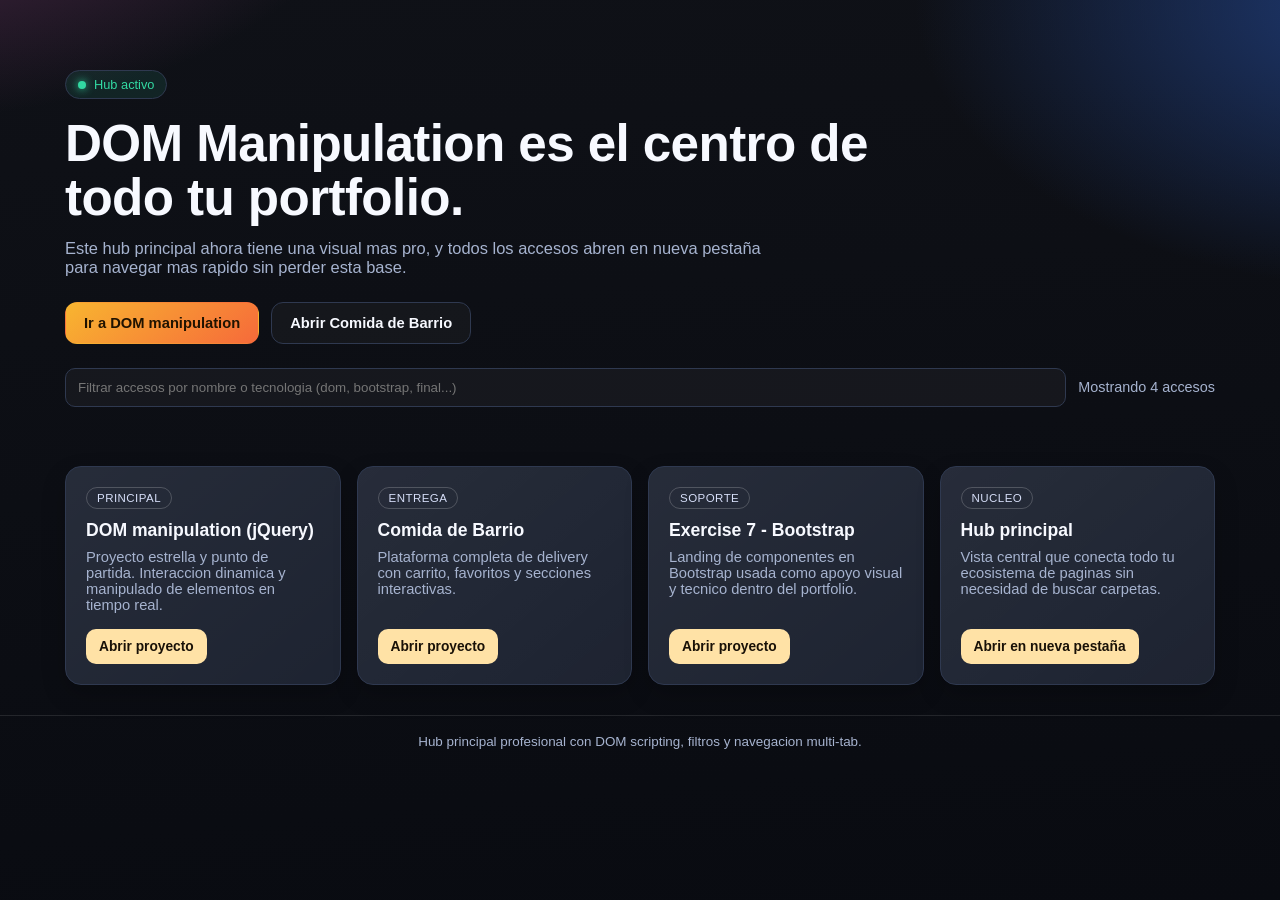
==== commit 0db71c2c: "Update hub: link to Comida de Barrio instead of proyecto_final" ====
--- a/index.html
+++ b/index.html
@@ -268,7 +268,7 @@
       <p class="lead">Este hub principal ahora tiene una visual mas pro, y todos los accesos abren en nueva pestaña para navegar mas rapido sin perder esta base.</p>
       <div class="hero-cta">
         <a class="btn btn-primary external-link" href="Ejercicios/ejercicio-jQuery/ejercicio-jQuery/index.html" target="_blank" rel="noopener noreferrer">Ir a DOM manipulation</a>
-        <a class="btn btn-secondary external-link" href="../proyecto_final/Desarollo/index.html" target="_blank" rel="noopener noreferrer">Abrir Proyecto Final</a>
+        <a class="btn btn-secondary external-link" href="https://comidadebarrio.vercel.app/" target="_blank" rel="noopener noreferrer">Abrir Comida de Barrio</a>
       </div>
       <div class="topbar">
         <input id="projectSearch" class="search" type="text" placeholder="Filtrar accesos por nombre o tecnologia (dom, bootstrap, final...)">
@@ -285,11 +285,11 @@
           <a class="external-link" href="Ejercicios/ejercicio-jQuery/ejercicio-jQuery/index.html" target="_blank" rel="noopener noreferrer">Abrir proyecto</a>
         </article>
 
-        <article class="card reveal" data-keywords="proyecto final desarrollo ux ui">
+        <article class="card reveal" data-keywords="proyecto comida barrio desarrollo ux ui">
           <span class="tag">Entrega</span>
-          <h3>Proyecto Final - Desarrollo</h3>
-          <p>Version completa del proyecto final con secciones de producto listas para recorrer y validar.</p>
-          <a class="external-link" href="../proyecto_final/Desarollo/index.html" target="_blank" rel="noopener noreferrer">Abrir proyecto</a>
+          <h3>Comida de Barrio</h3>
+          <p>Plataforma completa de delivery con carrito, favoritos y secciones interactivas.</p>
+          <a class="external-link" href="https://comidadebarrio.vercel.app/" target="_blank" rel="noopener noreferrer">Abrir proyecto</a>
         </article>
 
         <article class="card reveal" data-keywords="bootstrap componentes ejercicio 7">
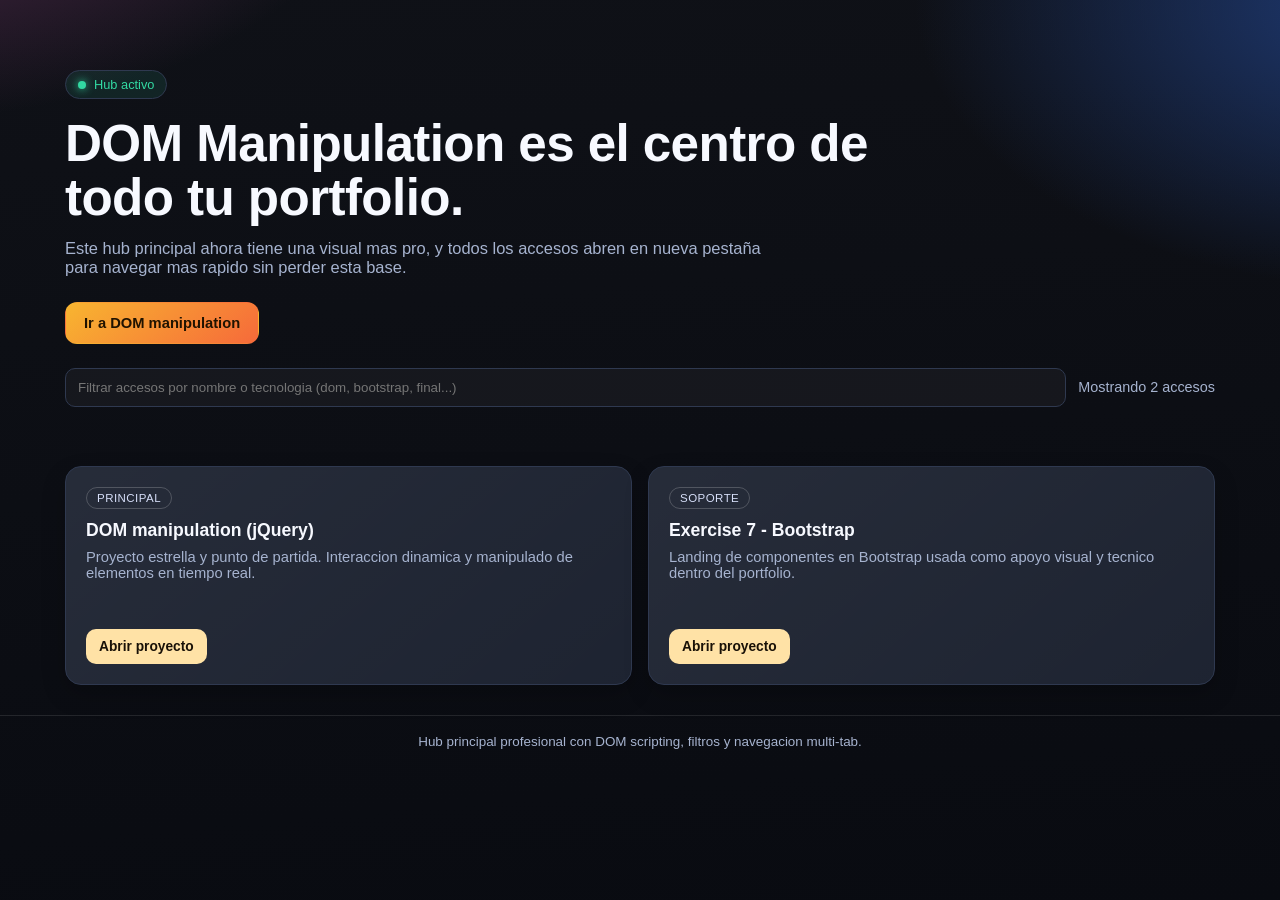
==== commit 1e6d92a6: "Remove proyecto_final and hub principal, keep only DOM manipulation and Bootstrap" ====
--- a/index.html
+++ b/index.html
@@ -268,11 +268,10 @@
       <p class="lead">Este hub principal ahora tiene una visual mas pro, y todos los accesos abren en nueva pestaña para navegar mas rapido sin perder esta base.</p>
       <div class="hero-cta">
         <a class="btn btn-primary external-link" href="Ejercicios/ejercicio-jQuery/ejercicio-jQuery/index.html" target="_blank" rel="noopener noreferrer">Ir a DOM manipulation</a>
-        <a class="btn btn-secondary external-link" href="https://comidadebarrio.vercel.app/" target="_blank" rel="noopener noreferrer">Abrir Comida de Barrio</a>
       </div>
       <div class="topbar">
         <input id="projectSearch" class="search" type="text" placeholder="Filtrar accesos por nombre o tecnologia (dom, bootstrap, final...)">
-        <p id="resultCounter" class="counter">Mostrando 4 accesos</p>
+        <p id="resultCounter" class="counter">Mostrando 2 accesos</p>
       </div>
     </section>
 
@@ -285,25 +284,11 @@
           <a class="external-link" href="Ejercicios/ejercicio-jQuery/ejercicio-jQuery/index.html" target="_blank" rel="noopener noreferrer">Abrir proyecto</a>
         </article>
 
-        <article class="card reveal" data-keywords="proyecto comida barrio desarrollo ux ui">
-          <span class="tag">Entrega</span>
-          <h3>Comida de Barrio</h3>
-          <p>Plataforma completa de delivery con carrito, favoritos y secciones interactivas.</p>
-          <a class="external-link" href="https://comidadebarrio.vercel.app/" target="_blank" rel="noopener noreferrer">Abrir proyecto</a>
-        </article>
-
         <article class="card reveal" data-keywords="bootstrap componentes ejercicio 7">
           <span class="tag">Soporte</span>
           <h3>Exercise 7 - Bootstrap</h3>
           <p>Landing de componentes en Bootstrap usada como apoyo visual y tecnico dentro del portfolio.</p>
           <a class="external-link" href="Ejercicios/ejercicio7paraparcial/ejercicio7/index.html" target="_blank" rel="noopener noreferrer">Abrir proyecto</a>
-        </article>
-
-        <article class="card reveal" data-keywords="hub principal navegacion index">
-          <span class="tag">Nucleo</span>
-          <h3>Hub principal</h3>
-          <p>Vista central que conecta todo tu ecosistema de paginas sin necesidad de buscar carpetas.</p>
-          <a class="external-link" href="index.html" target="_blank" rel="noopener noreferrer">Abrir en nueva pestaña</a>
         </article>
       </div>
     </section>
